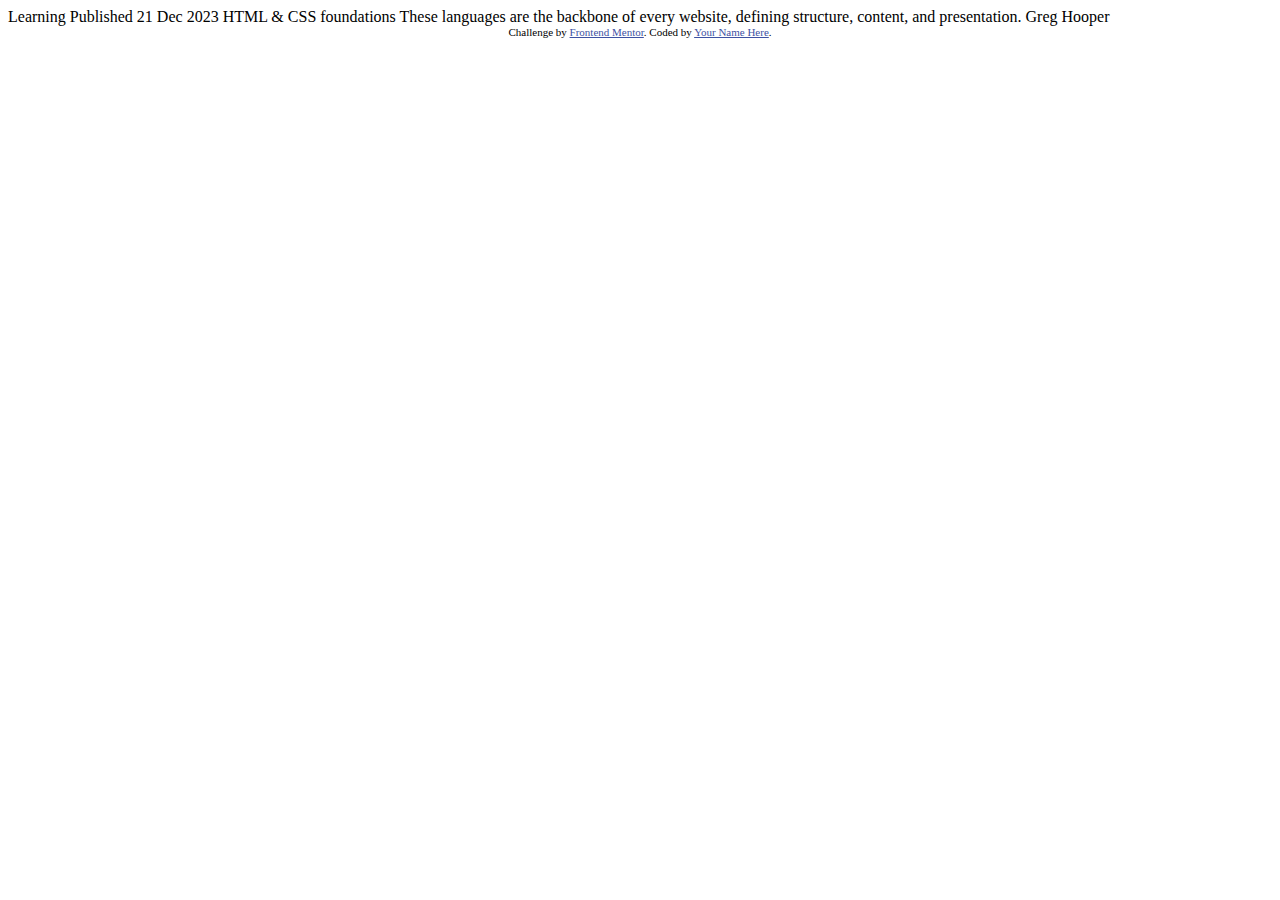
==== Blog-Preview-Card/blog-preview-card-main/index.html @ 22cf9a3b "first modifications" ====
<!DOCTYPE html>
<html lang="en">
<head>
  <meta charset="UTF-8">
  <meta name="viewport" content="width=device-width, initial-scale=1.0"> <!-- displays site properly based on user's device -->

  <link rel="icon" type="image/png" sizes="32x32" href="./assets/images/favicon-32x32.png">
  
  <title>Frontend Mentor | Blog preview card</title>

  <!-- Feel free to remove these styles or customise in your own stylesheet 👍 -->
  <style>
    .attribution { font-size: 11px; text-align: center; }
    .attribution a { color: hsl(228, 45%, 44%); }
  </style>
</head>
<body>

  Learning

  Published 21 Dec 2023

  HTML & CSS foundations

  These languages are the backbone of every website, defining structure, content, and presentation.

  Greg Hooper
  
  <div class="attribution">
    Challenge by <a href="https://www.frontendmentor.io?ref=challenge" target="_blank">Frontend Mentor</a>. 
    Coded by <a href="#">Your Name Here</a>.
  </div>
</body>
</html>
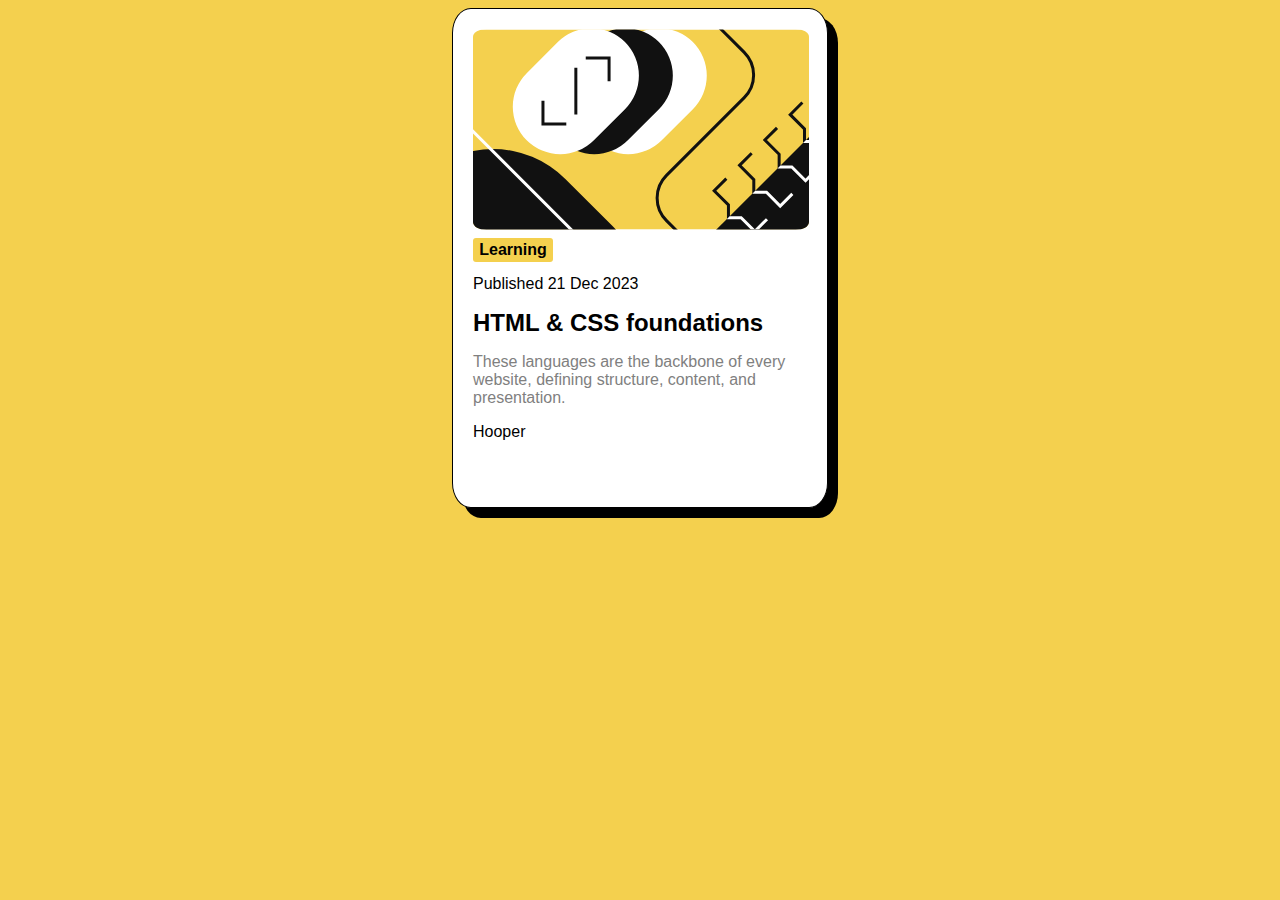
==== commit 6aae9dff: "it was made some changes" ====
--- a/Blog-Preview-Card/blog-preview-card-main/index.html
+++ b/Blog-Preview-Card/blog-preview-card-main/index.html
@@ -2,33 +2,20 @@
 <html lang="en">
 <head>
   <meta charset="UTF-8">
-  <meta name="viewport" content="width=device-width, initial-scale=1.0"> <!-- displays site properly based on user's device -->
-
+  <meta name="viewport" content="width=device-width, initial-scale=1.0">
+  <link rel="stylesheet" href="style.css">
   <link rel="icon" type="image/png" sizes="32x32" href="./assets/images/favicon-32x32.png">
-  
+  <link rel="stylesheet" href="https://fonts.google.com/specimen/Figtree">
   <title>Frontend Mentor | Blog preview card</title>
-
-  <!-- Feel free to remove these styles or customise in your own stylesheet 👍 -->
-  <style>
-    .attribution { font-size: 11px; text-align: center; }
-    .attribution a { color: hsl(228, 45%, 44%); }
-  </style>
 </head>
 <body>
-
-  Learning
-
-  Published 21 Dec 2023
-
-  HTML & CSS foundations
-
-  These languages are the backbone of every website, defining structure, content, and presentation.
-
-  Greg Hooper
-  
-  <div class="attribution">
-    Challenge by <a href="https://www.frontendmentor.io?ref=challenge" target="_blank">Frontend Mentor</a>. 
-    Coded by <a href="#">Your Name Here</a>.
+  <div class="main">
+    <img src="assets/images/illustration-article.svg" alt="">
+    <span id="learning">Learning</span>
+    <span id="pub-date">Published 21 Dec 2023</span>
+    <h1 id="main-title">HTML & CSS foundations</h1>
+    <p id="legend">These languages are the backbone of every website, defining structure, content, and presentation.</p>
+    <span id="man">Hooper</span>
   </div>
 </body>
 </html>--- a/Blog-Preview-Card/blog-preview-card-main/style.css
+++ b/Blog-Preview-Card/blog-preview-card-main/style.css
@@ -0,0 +1,49 @@
+* {
+    box-sizing: border-box;
+}
+body {
+    font-family: 'Figtree', sans-serif;
+    background-color: hsl(47, 88%, 63%);
+    font-size: 16px;
+    display: flex;
+    justify-content: center;
+    align-items: center;
+}
+.main {
+    width: 376px;
+    height: 500px;
+    background-color: hsl(0, 0%, 100%);
+    padding: 20px 20px;
+    border: 1px solid #000;
+    border-radius: 5%;
+    box-shadow: 10px 10px #000;
+}
+img {
+    min-width: 300px;
+    border-radius: 4%;
+    display: block;
+    margin: 0 auto;
+}
+#learning {
+    display: block;
+    background-color: hsl(47, 88%, 63%);
+    width: 80px;
+    padding: 3px 3px;
+    border-radius: 3px;
+    text-align: center;
+    font-size: 1rem;
+    font-weight: 800;
+    margin: 0.5rem 0;
+    margin-bottom: 0.8rem;
+}
+#pub-date {
+    display: block;
+    font-size: 1rem;
+}
+#main-title {
+    font-size: 1.5rem;
+    font-weight: 800;
+}
+#legend {
+    color: hsl(0, 0%, 50%);
+}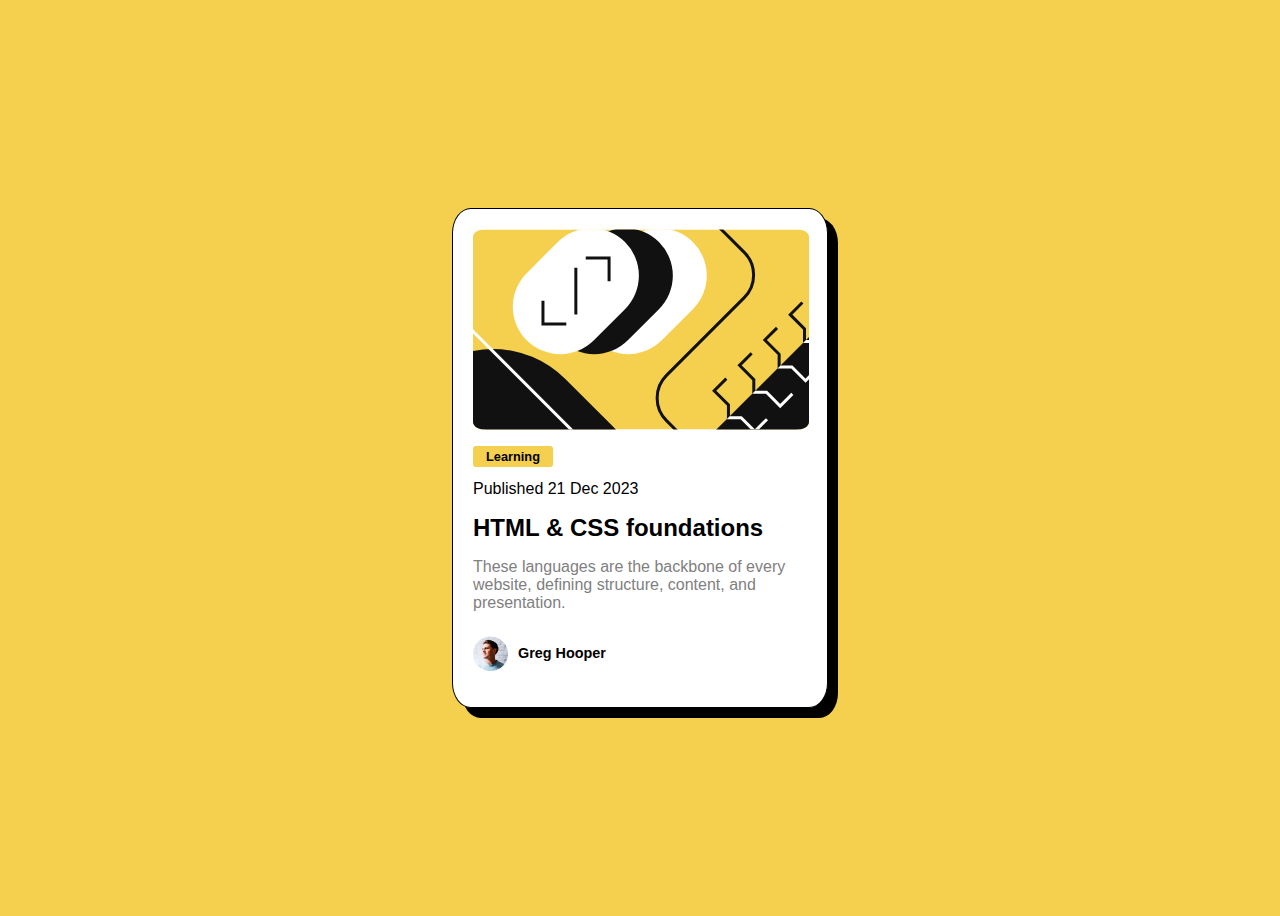
==== commit 88823e63: "finished the first challeng of the front-end mentor" ====
--- a/Blog-Preview-Card/blog-preview-card-main/index.html
+++ b/Blog-Preview-Card/blog-preview-card-main/index.html
@@ -15,7 +15,10 @@
     <span id="pub-date">Published 21 Dec 2023</span>
     <h1 id="main-title">HTML & CSS foundations</h1>
     <p id="legend">These languages are the backbone of every website, defining structure, content, and presentation.</p>
-    <span id="man">Hooper</span>
+    <figure>
+      <img src="assets/images/image-avatar.webp" alt="Hooper-picture" id="Hooper-picture">
+      <figcaption id="man-name">Greg Hooper</figcaption>
+    </figure> 
   </div>
 </body>
 </html>--- a/Blog-Preview-Card/blog-preview-card-main/style.css
+++ b/Blog-Preview-Card/blog-preview-card-main/style.css
@@ -8,6 +8,7 @@
     display: flex;
     justify-content: center;
     align-items: center;
+    height: 100vh;
 }
 .main {
     width: 376px;
@@ -17,6 +18,7 @@
     border: 1px solid #000;
     border-radius: 5%;
     box-shadow: 10px 10px #000;
+    margin: 0;
 }
 img {
     min-width: 300px;
@@ -31,14 +33,15 @@
     padding: 3px 3px;
     border-radius: 3px;
     text-align: center;
-    font-size: 1rem;
+    font-size: 0.8rem;
     font-weight: 800;
-    margin: 0.5rem 0;
+    margin: 1rem 0;
     margin-bottom: 0.8rem;
 }
 #pub-date {
     display: block;
     font-size: 1rem;
+    margin: 0.5rem 0;
 }
 #main-title {
     font-size: 1.5rem;
@@ -46,4 +49,26 @@
 }
 #legend {
     color: hsl(0, 0%, 50%);
+    padding-bottom: 0.5rem;
+}
+figure {
+    padding: none;
+    margin: 0;
+    display: flex;
+    justify-content: flex-start;
+    align-items: center;
+    gap: 10px;
+}
+#Hooper-picture {
+    width: 35px;
+    height: 35px;
+    min-width: 20px;
+    margin-left: 0;
+    margin-right: 0;
+    display: inline;
+}
+#man-name {
+    display: inline;
+    font-weight: 800;
+    font-size: 0.9rem;
 }